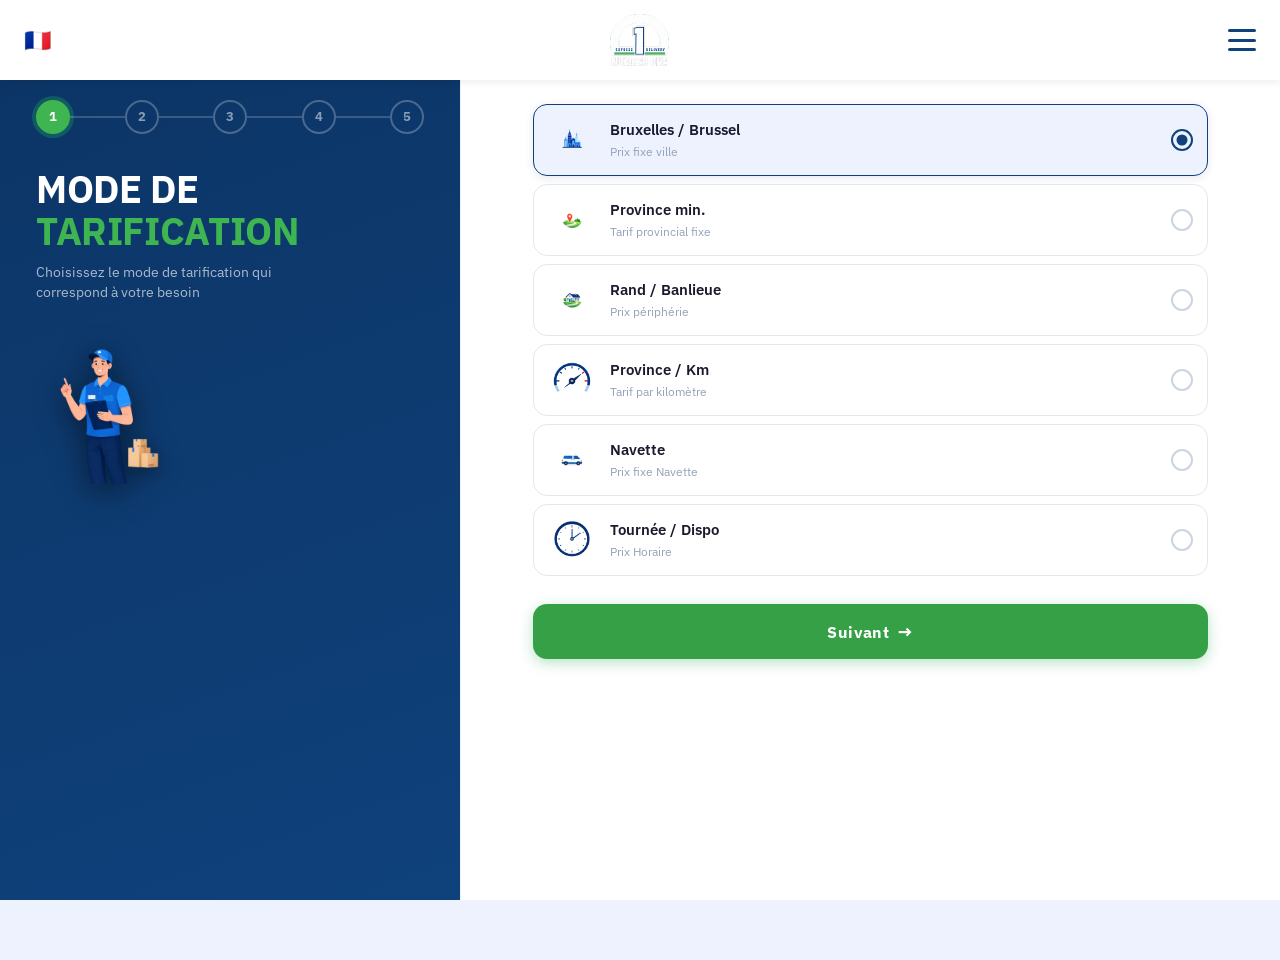
==== calc.html @ 0c2c40c7 "added calc" ====
<!DOCTYPE html>
<html lang="fr">
<head>
  <meta charset="UTF-8" />
  <meta name="viewport" content="width=device-width, initial-scale=1.0" />
  <title>Number One — Calculateur Tarifs 2021</title>
  <link rel="stylesheet" href="calc.css" />
  <link rel="preconnect" href="https://fonts.googleapis.com">
  <link href="https://fonts.googleapis.com/css2?family=IBM+Plex+Mono:wght@400;500;600&family=IBM+Plex+Sans:wght@300;400;500;600;700&display=swap" rel="stylesheet">
</head>
<body>

  <header class="app-header">
    <div class="header-flag">🇫🇷</div>
    <div class="logo">
      <img src="images/n1_logo.png" alt="Number One" class="logo-img" />
    </div>
    <button class="menu-btn" id="menuToggle">
      <span></span>
      <span></span>
      <span></span>
    </button>
  </header>

  <!-- Mobile Menu Overlay -->
  <div class="mobile-menu" id="mobileMenu">
    <div class="menu-content">
      <button class="menu-close" id="menuClose">
        <svg width="24" height="24" viewBox="0 0 24 24" fill="none">
          <path d="M18 6L6 18M6 6L18 18" stroke="#0F417B" stroke-width="2" stroke-linecap="round"/>
        </svg>
      </button>
      <nav class="menu-nav">
        <a href="mobile.html#hero" class="menu-item active">ACCUEIL</a>
        <a href="mobile.html#fleet" class="menu-item">VÉHICULES</a>
        <a href="mobile.html#services" class="menu-item">NOS SERVICES</a>
        <a href="mobile.html#about" class="menu-item">QUI SOMMES-NOUS ?</a>
        <a href="#" class="menu-item menu-item-outlined">ACCÈS CLIENT</a>
        <a href="#" class="menu-item">NEWS</a>
      </nav>
      <a href="tel:+3224276004" class="menu-call-btn">APPELER</a>
    </div>
  </div>

  <div class="app">

    <!-- HERO (updated by JS per step) -->
    <div class="hero" id="hero">
      <div class="step-progress" id="step-progress"></div>
      <div class="hero-body">
        <div class="hero-text">
          <h1 class="hero-title" id="hero-title"></h1>
          <p class="hero-subtitle" id="hero-subtitle"></p>
        </div>
        <div class="hero-emoji" id="hero-emoji"></div>
      </div>
    </div>

    <!-- CONTENT CARD -->
    <div class="content-card">

      <!-- ======== STEP 1: Mode de tarification ======== -->
      <div class="step-content" id="step-1">
        <div class="mode-list">

          <label class="mode-card">
            <input type="radio" name="pricingMode" value="bxl" checked />
            <img class="mode-emoji" src="images/calc/icon_brux.png" alt="Bruxelles" />
            <div class="mode-info">
              <strong>Bruxelles / Brussel</strong>
              <small>Prix fixe ville</small>
            </div>
            <span class="radio-circle"></span>
          </label>

          <label class="mode-card">
            <input type="radio" name="pricingMode" value="prov_min" />
            <img class="mode-emoji" src="images/calc/icon_prov_min.png" alt="Province min." />
            <div class="mode-info">
              <strong>Province min.</strong>
              <small>Tarif provincial fixe</small>
            </div>
            <span class="radio-circle"></span>
          </label>

          <label class="mode-card">
            <input type="radio" name="pricingMode" value="rand" />
            <img class="mode-emoji" src="images/calc/icon_rand.png" alt="Rand" />
            <div class="mode-info">
              <strong>Rand / Banlieue</strong>
              <small>Prix périphérie</small>
            </div>
            <span class="radio-circle"></span>
          </label>

          <label class="mode-card">
            <input type="radio" name="pricingMode" value="prov_km" />
            <img class="mode-emoji" src="images/calc/icon_prov_km.png" alt="Province km" />
            <div class="mode-info">
              <strong>Province / Km</strong>
              <small>Tarif par kilomètre</small>
            </div>
            <span class="radio-circle"></span>
          </label>

          <label class="mode-card">
            <input type="radio" name="pricingMode" value="navette" />
            <img class="mode-emoji" src="images/calc/icon_car.png" alt="Navette" />
            <div class="mode-info">
              <strong>Navette</strong>
              <small>Prix fixe Navette</small>
            </div>
            <span class="radio-circle"></span>
          </label>

          <label class="mode-card">
            <input type="radio" name="pricingMode" value="dispo" />
            <img class="mode-emoji" src="images/calc/icon_tourne.png" alt="Tournée" />
            <div class="mode-info">
              <strong>Tournée / Dispo</strong>
              <small>Prix Horaire</small>
            </div>
            <span class="radio-circle"></span>
          </label>

        </div>

        <div class="cond-block" id="block-prov-km">
          <label class="field-label">Distance (km)
            <input type="number" id="provKmDistance" class="field-input" min="0" value="50" placeholder="km" />
          </label>
        </div>

        <div class="cond-block" id="block-navette">
          <label class="field-label">Zone navette
            <select id="navetteZone" class="field-select">
              <option value="bxl">Bxl / Brussel — €6.65</option>
              <option value="rand">Banl. / Rand — €7.76</option>
              <option value="brabant">Brabant — €12.20</option>
              <option value="prov">Prov. — €15.25</option>
              <option value="prov_lux">Prov. Lux. — €24.40</option>
              <option value="export">Export (sur demande)</option>
            </select>
          </label>
        </div>

        <div class="cond-block" id="block-dispo">
          <div class="two-col">
            <label class="field-label">Durée
              <select id="dispoDuration" class="field-select">
                <option value="under6">Moins de 6h</option>
                <option value="over6">6h ou plus</option>
              </select>
            </label>
            <label class="field-label">Heures
              <input type="number" id="dispoHours" class="field-input" min="0.5" step="0.5" value="4" />
            </label>
          </div>
          <label class="field-label" style="margin-top:10px;">Km supplémentaires
            <input type="number" id="dispoExtraKm" class="field-input" min="0" value="0" />
          </label>
        </div>

        <div class="step-nav">
          <button class="btn-next" onclick="goToStep(2)">Suivant <span>→</span></button>
        </div>
      </div>

      <!-- ======== STEP 2: Caractéristiques du chargement ======== -->
      <div class="step-content" id="step-2" style="display:none;">

        <div class="field-card">
          <img class="field-card-icon" src="images/calc/i_pal.png" alt="Palettes" />
          <label class="field-label">PALETTES (PAL)
            <input type="number" id="reqPallets" class="field-input" min="0" value="2" />
          </label>
        </div>

        <div class="field-card">
          <img class="field-card-icon" src="images/calc/i_poids.png" alt="Poids" />
          <label class="field-label">POIDS / GEWICHT (Kg)
            <input type="number" id="reqWeight" class="field-input" min="0" value="300" />
          </label>
        </div>

        <div class="dims-card">
          <div class="dims-grid">
            <div class="dim-item">
              <img class="dim-icon" src="images/calc/i_hauteur.png" alt="Hauteur" />
              <label class="field-label">HAUTEUR / HOOGTE
                <div class="input-unit-row">
                  <input type="number" id="reqHeight" class="field-input" min="0" step="0.01" value="1.2" />
                  <select id="reqHeightUnit" class="unit-sel">
                    <option value="m">m</option>
                    <option value="cm">cm</option>
                  </select>
                </div>
              </label>
            </div>
            <div class="dim-item">
              <img class="dim-icon" src="images/calc/i_longeur.png" alt="Longueur" />
              <label class="field-label">LONGUEUR / LENGTE
                <div class="input-unit-row">
                  <input type="number" id="reqLength" class="field-input" min="0" step="0.01" value="2.0" />
                  <select id="reqLengthUnit" class="unit-sel">
                    <option value="m">m</option>
                    <option value="cm">cm</option>
                  </select>
                </div>
              </label>
            </div>
            <div class="dim-item">
              <img class="dim-icon" src="images/calc/i_largeur.png" alt="Largeur" />
              <label class="field-label">LARGEUR / BREEDTE
                <div class="input-unit-row">
                  <input type="number" id="reqWidth" class="field-input" min="0" step="0.01" value="1.1" />
                  <select id="reqWidthUnit" class="unit-sel">
                    <option value="m">m</option>
                    <option value="cm">cm</option>
                  </select>
                </div>
              </label>
            </div>
          </div>
        </div>

        <div class="field-card">
          <img class="field-card-icon" src="images/calc/i_volume.png" alt="Volume" />
          <label class="field-label">VOLUME (M³) <span class="optional">(optionnel)</span>
            <input type="number" id="reqVolume" class="field-input" min="0" step="0.1" value="0" placeholder="0.0" />
          </label>
        </div>

        <label class="toggle-card">
          <img class="toggle-icon" src="images/calc/i_frigo.png" alt="Frigo" />
          <span class="toggle-label">Transport frigorifique</span>
          <input type="checkbox" id="reqRefrigerated" class="toggle-input" />
          <span class="toggle-track"></span>
        </label>

        <div class="cond-block" id="block-temp">
          <label class="field-label">Plage de température
            <select id="reqTempRange" class="field-select">
              <option value="minus12_0">-12°C / 0°C</option>
              <option value="0_minus20">0°C / -20°C</option>
            </select>
          </label>
        </div>

        <label class="toggle-card">
          <img class="toggle-icon" src="images/calc/i_hayon.png" alt="Hayon" />
          <span class="toggle-label">Hayon / Laadklep requis</span>
          <input type="checkbox" id="reqTailLift" class="toggle-input" />
          <span class="toggle-track"></span>
        </label>

        <div class="step-nav">
          <button class="btn-next" onclick="goToStep(3)">Suivant <span>→</span></button>
          <button class="btn-back" onclick="goToStep(1)">← Retour</button>
        </div>
      </div>

      <!-- ======== STEP 3: Sélection du véhicule ======== -->
      <div class="step-content" id="step-3" style="display:none;">

        <div id="recommended-card" class="recommended-card"></div>

        <h3 class="vehicles-heading">CHOISISSEZ LE VÉHICULE ADAPTÉ À VOTRE BESOIN</h3>

        <div id="vehicle-grid" class="vehicle-grid"></div>

        <div class="override-section">
          <label class="check-label">
            <input type="checkbox" id="vehicleOverride" />
            <span>Sélection manuelle (override)</span>
          </label>
          <div class="cond-block" id="block-vehicle-override">
            <select id="vehicleSelect" class="field-select"></select>
          </div>
        </div>

        <div class="debug-panel">
          <div class="debug-header" id="debug-toggle">▶ Détails de sélection (afficher/masquer)</div>
          <div class="debug-body" id="debug-body" style="display:none;"></div>
        </div>

        <div class="step-nav">
          <button class="btn-next" onclick="goToStep(4)">Suivant <span>→</span></button>
          <button class="btn-back" onclick="goToStep(2)">← Retour</button>
        </div>
      </div>

      <!-- ======== STEP 4: Suppléments opérationnels ======== -->
      <div class="step-content" id="step-4" style="display:none;">

        <div class="field-card">
          <img class="field-card-icon" src="images/calc/i_temps.png" alt="Temps" />
          <label class="field-label">TEMPS D'ATTENTE TOTAL (MIN)
            <input type="number" id="waitingMinutes" class="field-input" min="0" value="0" />
            <small class="helper" id="waitingHelper">Temps inclus: — min</small>
          </label>
        </div>

        <div class="two-col-cards">
          <div class="field-card">
            <img class="field-card-icon" src="images/calc/i_arrets.png" alt="Arrêts" />
            <label class="field-label">EXTRA ARRÊT BRUXELLES
              <input type="number" id="extraStopsBxl" class="field-input" min="0" value="0" />
            </label>
          </div>
          <div class="field-card">
            <img class="field-card-icon" src="images/calc/i_arrets.png" alt="Arrêts" />
            <label class="field-label">EXTRA ARRÊT AUTRES
              <input type="number" id="extraStopsOther" class="field-input" min="0" value="0" />
            </label>
          </div>
        </div>

        <label class="toggle-card">
          <img class="toggle-icon" src="images/calc/i_nuit.png" alt="Nuit" />
          <div class="toggle-label-group">
            <span class="toggle-label">Supplément nuit</span>
            <small>(€67.22)</small>
          </div>
          <input type="checkbox" id="suppNight" class="toggle-input" />
          <span class="toggle-track"></span>
        </label>

        <label class="toggle-card">
          <img class="toggle-icon" src="images/calc/i_nuit_frigo.png" alt="Nuit frigo" />
          <div class="toggle-label-group">
            <span class="toggle-label">Nuit frigo -12/0°C</span>
            <small>(€79.44)</small>
          </div>
          <input type="checkbox" id="suppNightFrigo12" class="toggle-input" />
          <span class="toggle-track"></span>
        </label>

        <label class="toggle-card">
          <img class="toggle-icon" src="images/calc/i_nuit_frigo.png" alt="Nuit frigo" />
          <div class="toggle-label-group">
            <span class="toggle-label">Nuit frigo 0/-20°C</span>
            <small>(€91.67)</small>
          </div>
          <input type="checkbox" id="suppNightFrigo20" class="toggle-input" />
          <span class="toggle-track"></span>
        </label>

        <div class="two-col-cards">
          <div class="field-card">
            <img class="field-card-icon" src="images/calc/i_convoyeur.png" alt="Convoyeur" />
            <label class="field-label">CONVOYEUR (HEURES)
              <input type="number" id="convoyeurHours" class="field-input" min="0" step="0.5" value="0" />
              <small class="helper">€31.27 / heure</small>
            </label>
          </div>
          <div class="field-card">
            <img class="field-card-icon" src="images/calc/i_2chauf.png" alt="2e Chauffeur" />
            <label class="field-label">2e CHAUFFEUR (HEURES)
              <input type="number" id="chauffeurHours" class="field-input" min="0" step="0.5" value="0" />
              <small class="helper">€36.66 / heure</small>
            </label>
          </div>
        </div>

        <div class="step-nav">
          <button class="btn-next" onclick="goToStep(5)">Suivant <span>→</span></button>
          <button class="btn-back" onclick="goToStep(3)">← Retour</button>
        </div>
      </div>

      <!-- ======== STEP 5: Carburant & TVA ======== -->
      <div class="step-content" id="step-5" style="display:none;">

        <label class="toggle-card">
          <span class="toggle-icon">⛽</span>
          <div class="toggle-label-group">
            <span class="toggle-label">Appliquer surcharge carburant</span>
            <small>Ajoutez la surcharge carburant au devis</small>
          </div>
          <input type="checkbox" id="fuelEnabled" class="toggle-input" />
          <span class="toggle-track"></span>
        </label>

        <div class="cond-block" id="block-fuel">
          <label class="field-label">% Surcharge carburant
            <input type="number" id="fuelPct" class="field-input" min="0" max="100" step="0.01" value="7.75" />
            <small class="helper warning-text">⚠ Valeur variable — à vérifier mensuellement. Exemple nov. 2020: 7.75%</small>
          </label>
        </div>

        <label class="toggle-card" style="margin-top:12px;">
          <span class="toggle-icon">🧾</span>
          <div class="toggle-label-group">
            <span class="toggle-label">Affichez prix TTC (TVA 21%)</span>
            <small>Ajoutez la TVA au devis</small>
          </div>
          <input type="checkbox" id="showVAT" class="toggle-input" />
          <span class="toggle-track"></span>
        </label>

        <div class="step-nav">
          <button class="btn-next btn-calculate" onclick="goToSummary()">RÉSUMER <span>→</span></button>
          <button class="btn-back" onclick="goToStep(4)">← Retour</button>
        </div>
      </div>

      <!-- ======== SUMMARY ======== -->
      <div class="step-content" id="step-summary" style="display:none;">

        <div id="result-warning-banner" class="warning-banner" style="display:none;"></div>

        <div class="result-vehicle-header" id="result-vehicle-card">
          <span class="result-v-icon">🚛</span>
          <div>
            <div class="result-v-name" id="result-vehicle-name">—</div>
            <div class="result-v-reason" id="result-vehicle-reason">—</div>
          </div>
        </div>

        <div class="breakdown-table" id="breakdown-table"></div>
        <div class="totals-block" id="totals-block"></div>

        <p class="disclaimer-note">
          Ce calculateur est basé sur le tarif 2021. Le prix final reste soumis à vérification commerciale. Tous les prix sont hors TVA (21%).
        </p>

        <div class="result-actions">
          <button class="btn-action" id="btnPrint">🖨️ Imprimer</button>
          <button class="btn-action" id="btnCopy">📋 Copier</button>
        </div>

        <div class="step-nav">
          <button class="btn-next" onclick="resetAll()">↺ Nouveau calcul</button>
          <button class="btn-back" onclick="goToStep(5)">← Modifier</button>
        </div>
      </div>

    </div><!-- end content-card -->
  </div><!-- end app -->

  <script src="calc.js"></script>
  <script>
    var menuToggle = document.getElementById('menuToggle');
    var menuClose  = document.getElementById('menuClose');
    var mobileMenu = document.getElementById('mobileMenu');
    var menuItems  = document.querySelectorAll('.menu-item');

    menuToggle.addEventListener('click', function () {
      mobileMenu.classList.add('active');
      document.body.style.overflow = 'hidden';
    });

    menuClose.addEventListener('click', function () {
      mobileMenu.classList.remove('active');
      document.body.style.overflow = '';
    });

    menuItems.forEach(function (item) {
      item.addEventListener('click', function () {
        mobileMenu.classList.remove('active');
        document.body.style.overflow = '';
      });
    });

    mobileMenu.addEventListener('click', function (e) {
      if (e.target === mobileMenu) {
        mobileMenu.classList.remove('active');
        document.body.style.overflow = '';
      }
    });
  </script>
</body>
</html>
---- calc.css ----
/* ============================================================
   NUMBER ONE DELIVERY — Calculateur Tarifs 2021
   Mobile-first multi-step form
   ============================================================ */

:root {
  --navy: #0F417B;
  --navy-dark: #0c3566;
  --navy-mid: #1a5496;
  --green: #3EB550;
  --green-dark: #35a046;
  --green-darker: #2d8c3c;
  --white: #ffffff;
  --bg: #eef2ff;
  --text: #1a1a2e;
  --text-sec: #4a5568;
  --text-muted: #94a3b8;
  --border: #e2e8f0;
  --border-mid: #cbd5e1;
  --radius: 14px;
  --radius-sm: 10px;
  --font: 'IBM Plex Sans', 'Helvetica Neue', Arial, sans-serif;
  --mono: 'IBM Plex Mono', 'Courier New', monospace;
}

*, *::before, *::after { box-sizing: border-box; margin: 0; padding: 0; }

html, body {
  height: 100%;
}

body {
  font-family: var(--font);
  background: var(--bg);
  color: var(--text);
  font-size: 14px;
  line-height: 1.5;
}

/* ================================================================
   HEADER
   ================================================================ */

.app-header {
  display: flex;
  align-items: center;
  justify-content: space-between;
  padding: 0 24px;
  background: #ffffff;
  position: sticky;
  top: 0;
  z-index: 200;
  height: 80px;
  box-shadow: 0 2px 8px rgba(0,0,0,0.08);
}

.header-flag { font-size: 22px; line-height: 1; flex-shrink: 0; }

.logo {
  flex: 1;
  display: flex;
  justify-content: center;
  align-items: center;
}

.logo-img {
  height: 52px;
  width: auto;
  object-fit: contain;
}

.menu-btn {
  background: none;
  border: none;
  width: 28px;
  height: 22px;
  display: flex;
  flex-direction: column;
  justify-content: space-between;
  cursor: pointer;
  padding: 0;
}

.menu-btn span {
  display: block;
  width: 100%;
  height: 3px;
  background: var(--navy);
  border-radius: 2px;
}

/* ================================================================
   APP LAYOUT — mobile: stacked. desktop: side-by-side
   ================================================================ */

.app {
  display: flex;
  flex-direction: column;
  min-height: calc(100vh - 80px);
}

/* ================================================================
   HERO SECTION
   ================================================================ */

.hero {
  background: linear-gradient(160deg, var(--navy-dark) 0%, var(--navy) 100%);
  padding: 22px 24px 52px;
  flex-shrink: 0;
}

/* Progress dots */
.step-progress {
  display: flex;
  align-items: center;
  margin-bottom: 26px;
}

.progress-dot {
  width: 34px;
  height: 34px;
  border-radius: 50%;
  display: flex;
  align-items: center;
  justify-content: center;
  font-size: 13px;
  font-weight: 700;
  flex-shrink: 0;
  transition: all 0.25s;
}

.progress-dot.done {
  background: var(--green);
  color: var(--white);
  border: 2px solid var(--green);
}

.progress-dot.active {
  background: var(--green);
  color: var(--white);
  border: 2px solid var(--green);
  box-shadow: 0 0 0 4px rgba(34,197,94,0.25);
}

.progress-dot.future {
  background: transparent;
  color: rgba(255,255,255,0.5);
  border: 2px solid rgba(255,255,255,0.25);
}

.progress-line {
  flex: 1;
  height: 2px;
  background: rgba(255,255,255,0.18);
  transition: background 0.25s;
}

.progress-line.done {
  background: var(--green);
}

/* Hero body */
.hero-body {
  display: flex;
  align-items: flex-end;
  justify-content: space-between;
  gap: 12px;
}

.hero-title {
  font-size: 30px;
  font-weight: 800;
  color: var(--white);
  line-height: 1.1;
  margin-bottom: 10px;
  letter-spacing: -0.01em;
}

.hero-accent {
  color: var(--green);
  display: block;
}

.hero-subtitle {
  font-size: 13px;
  color: rgba(255,255,255,0.65);
  line-height: 1.45;
  max-width: 220px;
}

.hero-emoji {
  font-size: 72px;
  flex-shrink: 0;
  line-height: 1;
  filter: drop-shadow(0 6px 12px rgba(0,0,0,0.25));
  user-select: none;
}

.hero-images {
  position: relative;
  display: flex;
  align-items: flex-end;
  flex-shrink: 0;
}

.hero-guy {
  height: 150px;
  object-fit: contain;
  display: block;
  filter: drop-shadow(0 6px 16px rgba(0,0,0,0.3));
}

.hero-box {
  height: 70px;
  object-fit: contain;
  display: block;
  margin-left: -18px;
  align-self: flex-end;
  filter: drop-shadow(0 4px 10px rgba(0,0,0,0.25));
}

/* ================================================================
   CONTENT CARD
   ================================================================ */

.content-card {
  background: var(--white);
  border-radius: 24px 24px 0 0;
  margin-top: -28px;
  flex: 1;
  padding: 28px 20px 40px;
  position: relative;
  box-shadow: 0 -6px 24px rgba(0,0,0,0.1);
}

/* ================================================================
   MODE CARDS — Step 1
   ================================================================ */

.mode-list {
  display: flex;
  flex-direction: column;
  gap: 8px;
  margin-bottom: 8px;
}

.mode-card {
  display: flex;
  align-items: center;
  gap: 14px;
  padding: 10px 14px;
  height: 72px;
  overflow: hidden;
  border: 1.5px solid var(--border);
  border-radius: 14px;
  cursor: pointer;
  transition: border-color 0.15s, background 0.15s, box-shadow 0.15s;
  background: var(--white);
  user-select: none;
}

.mode-card input[type="radio"] { display: none; }

.mode-card:has(input:checked) {
  border-color: var(--navy);
  background: #eef2ff;
  box-shadow: 0 2px 10px rgba(13,34,85,0.1);
}

.mode-card:hover:not(:has(input:checked)) {
  border-color: var(--navy-mid);
  background: #f8faff;
}

.mode-emoji {
  flex-shrink: 0;
  width: 48px;
  height: 48px;
  object-fit: contain;
}

.mode-emoji[src="images/icon_brux.png"],
.mode-emoji[src="images/icon_prov_min.png"],
.mode-emoji[src="images/icon_rand.png"],
.mode-emoji[src="images/icon_car.png"] {
  width: 64px;
  height: 64px;
}

.mode-info { flex: 1; }

.mode-info strong {
  display: block;
  font-size: 15px;
  font-weight: 600;
  color: var(--text);
}

.mode-info small {
  display: block;
  font-size: 12px;
  color: var(--text-muted);
  margin-top: 2px;
}

.radio-circle {
  width: 22px;
  height: 22px;
  border: 2px solid var(--border-mid);
  border-radius: 50%;
  flex-shrink: 0;
  position: relative;
  transition: border-color 0.15s;
}

.mode-card:has(input:checked) .radio-circle {
  border-color: var(--navy);
}

.mode-card:has(input:checked) .radio-circle::after {
  content: '';
  position: absolute;
  width: 11px;
  height: 11px;
  background: var(--navy);
  border-radius: 50%;
  top: 50%;
  left: 50%;
  transform: translate(-50%, -50%);
}

/* ================================================================
   CONDITIONAL BLOCKS
   ================================================================ */

.cond-block {
  display: none;
  margin: 10px 0 4px;
  padding: 16px;
  background: #f0f4ff;
  border: 1px solid #c7d4f0;
  border-radius: var(--radius-sm);
}

.cond-block.visible { display: block; }

/* ================================================================
   FIELD INPUTS
   ================================================================ */

.field-label {
  display: block;
  font-size: 11px;
  font-weight: 700;
  color: var(--text-sec);
  text-transform: uppercase;
  letter-spacing: 0.06em;
}

.optional {
  font-weight: 400;
  text-transform: none;
  color: var(--text-muted);
  font-size: 10px;
  letter-spacing: 0;
}

.field-input,
.field-select {
  width: 100%;
  padding: 10px 12px;
  border: 1.5px solid var(--border);
  border-radius: var(--radius-sm);
  font-family: var(--mono);
  font-size: 14px;
  background: var(--white);
  color: var(--text);
  outline: none;
  margin-top: 6px;
  transition: border-color 0.15s, box-shadow 0.15s;
  display: block;
  -webkit-appearance: none;
}

.field-input:focus,
.field-select:focus {
  border-color: var(--navy);
  box-shadow: 0 0 0 3px rgba(13,34,85,0.08);
}

/* ================================================================
   FIELD CARDS
   ================================================================ */

.field-card {
  display: flex;
  align-items: flex-start;
  gap: 12px;
  padding: 16px;
  border: 1.5px solid var(--border);
  border-radius: var(--radius);
  margin-bottom: 12px;
  background: var(--white);
}

.field-card-icon {
  width: 32px;
  height: 32px;
  object-fit: contain;
  margin-top: 14px;
  flex-shrink: 0;
}

.field-card .field-label { flex: 1; }

/* ================================================================
   DIMENSIONS CARD
   ================================================================ */

.dims-card {
  border: 1.5px solid var(--border);
  border-radius: var(--radius);
  padding: 16px;
  margin-bottom: 12px;
}

.dims-grid {
  display: grid;
  grid-template-columns: repeat(3, 1fr);
  gap: 12px;
}

.dim-item {
  display: flex;
  flex-direction: column;
  align-items: center;
  gap: 4px;
}

.dim-icon {
  width: 28px;
  height: 28px;
  object-fit: contain;
  margin-bottom: 2px;
}

.dim-item .field-label {
  text-align: center;
  font-size: 9px;
  width: 100%;
}

.input-unit-row {
  display: flex;
  gap: 4px;
  margin-top: 6px;
  width: 100%;
}

.input-unit-row .field-input {
  flex: 1;
  min-width: 0;
  margin-top: 0;
  padding: 8px 6px;
  font-size: 12px;
  text-align: center;
}

.unit-sel {
  width: 44px;
  padding: 8px 2px;
  border: 1.5px solid var(--border);
  border-radius: var(--radius-sm);
  font-family: var(--mono);
  font-size: 11px;
  background: #f8f9fa;
  color: var(--text-sec);
  cursor: pointer;
  outline: none;
  text-align: center;
}

/* ================================================================
   TOGGLE CARDS
   ================================================================ */

.toggle-card {
  display: flex;
  align-items: center;
  gap: 12px;
  padding: 14px 16px;
  border: 1.5px solid var(--border);
  border-radius: var(--radius);
  cursor: pointer;
  margin-bottom: 10px;
  background: var(--white);
  transition: border-color 0.15s;
  user-select: none;
}

.toggle-card:hover { border-color: var(--border-mid); }

.toggle-icon { width: 32px; height: 32px; object-fit: contain; flex-shrink: 0; }

.toggle-label {
  font-size: 14px;
  font-weight: 500;
  color: var(--text);
  flex: 1;
}

.toggle-label-group {
  flex: 1;
}

.toggle-label-group .toggle-label {
  display: block;
  flex: none;
}

.toggle-label-group small {
  color: var(--text-muted);
  font-size: 12px;
  display: block;
  margin-top: 1px;
}

.toggle-input { display: none; }

.toggle-track {
  width: 48px;
  height: 28px;
  background: #cbd5e1;
  border-radius: 14px;
  position: relative;
  flex-shrink: 0;
  transition: background 0.2s;
}

.toggle-track::after {
  content: '';
  position: absolute;
  width: 22px;
  height: 22px;
  background: var(--white);
  border-radius: 50%;
  top: 3px;
  left: 3px;
  transition: transform 0.2s;
  box-shadow: 0 1px 4px rgba(0,0,0,0.2);
}

.toggle-input:checked + .toggle-track {
  background: var(--green);
}

.toggle-input:checked + .toggle-track::after {
  transform: translateX(20px);
}

/* ================================================================
   TWO COLUMN LAYOUTS
   ================================================================ */

.two-col {
  display: grid;
  grid-template-columns: 1fr 1fr;
  gap: 12px;
}

.two-col-cards {
  display: grid;
  grid-template-columns: 1fr 1fr;
  gap: 10px;
  margin-bottom: 10px;
}

.two-col-cards .field-card {
  flex-direction: column;
  gap: 6px;
  padding: 14px 12px;
  margin-bottom: 0;
}

.two-col-cards .field-card-icon {
  margin-top: 0;
  width: 28px;
  height: 28px;
}

/* ================================================================
   VEHICLE GRID — Step 3
   ================================================================ */

.recommended-card {
  border: 2.5px solid var(--green);
  border-radius: var(--radius);
  padding: 20px 16px 16px;
  margin-bottom: 24px;
  background: linear-gradient(135deg, #f0fdf4 0%, #dcfce7 100%);
  position: relative;
  text-align: center;
  min-height: 80px;
}

.recommended-badge {
  position: absolute;
  top: -13px;
  left: 50%;
  transform: translateX(-50%);
  background: var(--green);
  color: var(--white);
  font-size: 11px;
  font-weight: 700;
  padding: 3px 14px;
  border-radius: 20px;
  white-space: nowrap;
  letter-spacing: 0.04em;
}

.recommended-emoji {
  font-size: 52px;
  display: block;
  margin-bottom: 8px;
  line-height: 1;
}

.recommended-vehicle-name {
  font-size: 15px;
  font-weight: 700;
  color: var(--text);
}

.recommended-compat {
  font-size: 11px;
  color: var(--green-dark);
  margin-top: 4px;
}

.recommended-none {
  color: #dc2626;
  font-weight: 600;
  font-size: 14px;
  padding: 12px 0;
}

.vehicles-heading {
  font-size: 12px;
  font-weight: 700;
  color: var(--navy);
  text-align: center;
  margin-bottom: 14px;
  letter-spacing: 0.06em;
  text-transform: uppercase;
}

.vehicle-grid {
  display: grid;
  grid-template-columns: 1fr 1fr;
  gap: 10px;
  margin-bottom: 16px;
}

.vehicle-card {
  border: 1.5px solid var(--border);
  border-radius: var(--radius-sm);
  padding: 14px 10px;
  cursor: pointer;
  transition: border-color 0.15s, background 0.15s, box-shadow 0.15s;
  background: var(--white);
  text-align: center;
  position: relative;
}

.vehicle-card:hover {
  border-color: var(--navy-mid);
  background: #f8faff;
  box-shadow: 0 2px 8px rgba(13,34,85,0.08);
}

.vehicle-card.selected {
  border-color: var(--navy);
  background: #f0f4ff;
  box-shadow: 0 2px 10px rgba(13,34,85,0.12);
}

.vehicle-card.incompatible {
  opacity: 0.35;
  cursor: default;
}

.vehicle-card.incompatible:hover {
  border-color: var(--border);
  background: var(--white);
  box-shadow: none;
}

.vehicle-card-emoji {
  font-size: 34px;
  display: block;
  margin-bottom: 8px;
  line-height: 1;
}

.vehicle-card-name {
  font-size: 11px;
  font-weight: 700;
  color: var(--navy);
  display: block;
  margin-bottom: 3px;
  line-height: 1.3;
}

.vehicle-card-desc {
  font-size: 10px;
  color: var(--text-muted);
  display: block;
  font-family: var(--mono);
}

.vehicle-card.best-match::after {
  content: '★';
  position: absolute;
  top: 6px;
  right: 8px;
  color: var(--green);
  font-size: 12px;
}

/* ================================================================
   OVERRIDE SECTION
   ================================================================ */

.override-section { margin-bottom: 12px; }

.check-label {
  display: flex;
  align-items: center;
  gap: 8px;
  font-size: 13px;
  font-weight: 500;
  cursor: pointer;
  padding: 8px 0;
  color: var(--text-sec);
}

.check-label input[type="checkbox"] {
  width: 16px;
  height: 16px;
  accent-color: var(--navy);
  cursor: pointer;
}

/* ================================================================
   DEBUG PANEL
   ================================================================ */

.debug-panel {
  border: 1px solid var(--border);
  border-radius: var(--radius-sm);
  overflow: hidden;
  margin-bottom: 16px;
}

.debug-header {
  background: #f8fafc;
  padding: 9px 14px;
  font-family: var(--mono);
  font-size: 11px;
  cursor: pointer;
  color: var(--text-muted);
  user-select: none;
}

.debug-header:hover { background: var(--border); }

.debug-body {
  padding: 12px;
  font-family: var(--mono);
  font-size: 11px;
  line-height: 1.7;
  max-height: 280px;
  overflow-y: auto;
}

.debug-vehicle {
  padding: 5px 0;
  border-bottom: 1px dashed var(--border);
}

.debug-vehicle:last-child { border-bottom: none; }
.debug-vehicle-name { font-weight: 600; font-size: 11px; margin-bottom: 2px; }
.check-pass { color: #16a34a; }
.check-fail { color: #dc2626; }
.check-na { color: var(--text-muted); }

/* ================================================================
   NAVIGATION BUTTONS
   ================================================================ */

.step-nav {
  margin-top: 28px;
  display: flex;
  flex-direction: column;
  align-items: center;
  gap: 14px;
}

.btn-next {
  width: 100%;
  padding: 16px 24px;
  background: var(--green-dark);
  color: var(--white);
  border: none;
  border-radius: var(--radius);
  font-family: var(--font);
  font-size: 16px;
  font-weight: 700;
  letter-spacing: 0.03em;
  cursor: pointer;
  display: flex;
  align-items: center;
  justify-content: center;
  gap: 8px;
  transition: background 0.15s, transform 0.08s, box-shadow 0.15s;
  box-shadow: 0 4px 14px rgba(22,163,74,0.3);
}

.btn-next span { font-size: 18px; }
.btn-next:hover { background: var(--green-darker); box-shadow: 0 6px 18px rgba(22,163,74,0.4); }
.btn-next:active { transform: scale(0.98); }

.btn-calculate {
  background: var(--navy);
  box-shadow: 0 4px 14px rgba(13,34,85,0.3);
  letter-spacing: 0.08em;
}

.btn-calculate:hover {
  background: var(--navy-dark);
  box-shadow: 0 6px 18px rgba(13,34,85,0.4);
}

.btn-back {
  background: none;
  border: none;
  color: var(--text-sec);
  font-family: var(--font);
  font-size: 14px;
  font-weight: 500;
  cursor: pointer;
  padding: 4px 12px;
  border-radius: 8px;
  transition: color 0.15s, background 0.15s;
}

.btn-back:hover {
  color: var(--text);
  background: var(--bg);
}

/* ================================================================
   HELPER TEXT
   ================================================================ */

.helper {
  display: block;
  font-size: 11px;
  color: var(--text-muted);
  margin-top: 5px;
  font-family: var(--mono);
}

.warning-text { color: #b45309 !important; }

/* ================================================================
   RESULT / SUMMARY PAGE
   ================================================================ */

.warning-banner {
  background: #fff7ed;
  border: 1px solid #fdba74;
  border-radius: var(--radius-sm);
  padding: 10px 14px;
  font-size: 12px;
  color: #b45309;
  margin-bottom: 16px;
  font-weight: 500;
}

.result-vehicle-header {
  display: flex;
  align-items: center;
  gap: 14px;
  padding: 18px 20px;
  background: linear-gradient(135deg, var(--navy) 0%, var(--navy-mid) 100%);
  color: var(--white);
  border-radius: var(--radius);
  margin-bottom: 20px;
}

.result-v-icon { font-size: 36px; flex-shrink: 0; }

.result-v-name {
  font-size: 16px;
  font-weight: 700;
  line-height: 1.3;
}

.result-v-reason {
  font-size: 11px;
  opacity: 0.7;
  margin-top: 3px;
  font-family: var(--mono);
}

/* Breakdown */
.breakdown-table { margin-bottom: 16px; }

.breakdown-section-title {
  font-family: var(--mono);
  font-size: 10px;
  font-weight: 600;
  letter-spacing: 0.12em;
  text-transform: uppercase;
  color: var(--text-muted);
  margin: 14px 0 6px;
  padding-bottom: 5px;
  border-bottom: 1px solid var(--border);
}

.breakdown-row {
  display: flex;
  justify-content: space-between;
  align-items: baseline;
  padding: 6px 0;
  font-size: 13px;
  border-bottom: 1px dotted var(--border);
}

.breakdown-row:last-child { border-bottom: none; }

.breakdown-label {
  color: var(--text-sec);
  flex: 1;
  padding-right: 8px;
}

.breakdown-value {
  font-family: var(--mono);
  font-size: 13px;
  font-weight: 600;
  white-space: nowrap;
  color: var(--text);
}

.breakdown-value.zero { color: var(--text-muted); font-weight: 400; }
.breakdown-value.info { color: var(--text-muted); font-size: 11px; font-weight: 400; }

.breakdown-note {
  font-size: 11px;
  color: #b45309;
  font-family: var(--mono);
  padding: 3px 0;
}

/* Totals */
.totals-block {
  border: 1.5px solid var(--border-mid);
  border-radius: var(--radius-sm);
  overflow: hidden;
  margin-bottom: 16px;
}

.total-row {
  display: flex;
  justify-content: space-between;
  align-items: center;
  padding: 11px 16px;
  border-bottom: 1px solid var(--border);
  font-size: 13px;
}

.total-row:last-child { border-bottom: none; }
.total-row.subtotal { background: #f8fafc; }
.total-row.vat-row { background: var(--white); color: var(--text-sec); font-size: 12px; }

.total-row.grand-total {
  background: linear-gradient(135deg, var(--navy) 0%, var(--navy-mid) 100%);
  color: var(--white);
  font-size: 15px;
  font-weight: 700;
}

.total-label { font-weight: 600; }

.total-value {
  font-family: var(--mono);
  font-weight: 700;
  font-size: 15px;
}

.grand-total .total-value { font-size: 19px; }
.vat-row .total-value { font-size: 13px; font-weight: 600; }

.manual-quote-card {
  margin: 16px 0;
  padding: 14px;
  background: #fff7ed;
  border: 1.5px solid #fdba74;
  border-radius: var(--radius-sm);
  font-size: 13px;
  color: #b45309;
}

.manual-quote-card strong { display: block; margin-bottom: 4px; font-size: 14px; }

.disclaimer-note {
  font-size: 10px;
  color: var(--text-muted);
  font-family: var(--mono);
  margin-bottom: 16px;
  line-height: 1.6;
  border-top: 1px dashed var(--border);
  padding-top: 12px;
}

.result-actions {
  display: flex;
  gap: 10px;
  margin-bottom: 4px;
}

.btn-action {
  flex: 1;
  padding: 11px;
  border: 1.5px solid var(--navy);
  border-radius: var(--radius-sm);
  background: transparent;
  color: var(--navy);
  font-family: var(--font);
  font-size: 13px;
  font-weight: 600;
  cursor: pointer;
  transition: background 0.15s, box-shadow 0.15s;
}

.btn-action:hover {
  background: #f0f4ff;
  box-shadow: 0 2px 8px rgba(13,34,85,0.1);
}

/* ================================================================
   TABLET (640px+) — centered card
   ================================================================ */

@media (min-width: 640px) {
  .hero {
    padding: 30px 48px 60px;
  }

  .hero-title { font-size: 36px; }
  .hero-emoji { font-size: 88px; }

  .content-card {
    max-width: 560px;
    margin: -30px auto 0;
    border-radius: 24px;
    box-shadow: 0 8px 40px rgba(0,0,0,0.12);
    padding: 32px 32px 44px;
  }
}

/* ================================================================
   DESKTOP (1024px+) — side-by-side split layout
   ================================================================ */

@media (min-width: 1024px) {
  body { overflow: hidden; }

  .app-header { position: fixed; width: 100%; top: 0; }

  .app {
    flex-direction: row;
    height: calc(100vh - 60px);
    margin-top: 60px;
    max-width: none;
  }

  .hero {
    width: 420px;
    flex-shrink: 0;
    padding: 40px 36px;
    border-radius: 0;
    margin: 0;
    height: 100%;
    display: flex;
    flex-direction: column;
    justify-content: flex-start;
    overflow-y: auto;
  }

  .hero-body {
    flex-direction: column;
    align-items: flex-start;
    justify-content: flex-start;
    gap: 20px;
    margin-top: 8px;
    flex: 1;
  }

  .hero-emoji {
    font-size: 108px;
    margin-top: 12px;
  }

  .hero-title { font-size: 38px; }
  .hero-subtitle { max-width: 300px; font-size: 14px; }

  .content-card {
    flex: 1;
    margin: 0;
    border-radius: 0;
    box-shadow: none;
    border-left: 1px solid rgba(0,0,0,0.06);
    padding: 40px 56px 48px;
    max-width: none;
    height: 100%;
    overflow-y: auto;
  }
}

@media (min-width: 1280px) {
  .hero { width: 460px; }
  .content-card { padding: 44px 72px 52px; }
}

/* ================================================================
   PRINT
   ================================================================ */

@media print {
  .app-header,
  .hero,
  .step-nav,
  .result-actions,
  .debug-panel { display: none !important; }

  body { overflow: visible; }
  .app { display: block; height: auto; margin-top: 0; }

  .content-card {
    padding: 0;
    box-shadow: none;
    border: none;
    max-width: 100%;
    height: auto;
  }

  #step-1, #step-2, #step-3,
  #step-4, #step-5 { display: none !important; }
  #step-summary { display: block !important; }
}

/* ── Mobile Menu Overlay (same as numberone_final) ── */
.mobile-menu {
  position: fixed;
  top: 0;
  left: 0;
  width: 100%;
  height: 100vh;
  background: rgba(0, 0, 0, 0.5);
  z-index: 2000;
  opacity: 0;
  visibility: hidden;
  transition: all 0.3s ease;
}

.mobile-menu.active {
  opacity: 1;
  visibility: visible;
}

.menu-content {
  position: absolute;
  top: 0;
  right: 0;
  width: 85%;
  max-width: 350px;
  height: 100vh;
  background: white;
  transform: translateX(100%);
  transition: transform 0.3s ease;
  display: flex;
  flex-direction: column;
  padding: 30px;
  overflow-y: auto;
}

.mobile-menu.active .menu-content {
  transform: translateX(0);
}

.menu-close {
  align-self: flex-end;
  background: none;
  border: none;
  width: 40px;
  height: 40px;
  display: flex;
  align-items: center;
  justify-content: center;
  cursor: pointer;
  margin-bottom: 30px;
}

.menu-nav {
  display: flex;
  flex-direction: column;
  gap: 0;
  flex: 1;
}

.menu-item {
  padding: 20px 25px;
  color: #666;
  font-size: 15px;
  font-weight: 600;
  text-decoration: none;
  border-radius: 12px;
  transition: all 0.3s ease;
  letter-spacing: 0.5px;
}

.menu-item.active {
  background: #0F417B;
  color: white;
}

.menu-item:not(.active):not(.menu-item-outlined):hover {
  background: #f8f9fa;
  color: #0F417B;
}

.menu-item-outlined {
  border: 2px solid #8B5CF6;
  color: #8B5CF6;
  margin: 10px 0;
}

.menu-item-outlined:hover {
  background: #8B5CF6;
  color: white;
}

.menu-call-btn {
  background: #3EB550;
  color: white;
  padding: 18px;
  border-radius: 12px;
  font-size: 16px;
  font-weight: 700;
  text-align: center;
  text-decoration: none;
  margin-top: 20px;
  transition: all 0.3s ease;
  letter-spacing: 1px;
}

.menu-call-btn:hover {
  transform: translateY(-2px);
  box-shadow: 0 4px 12px rgba(62, 181, 80, 0.3);
}
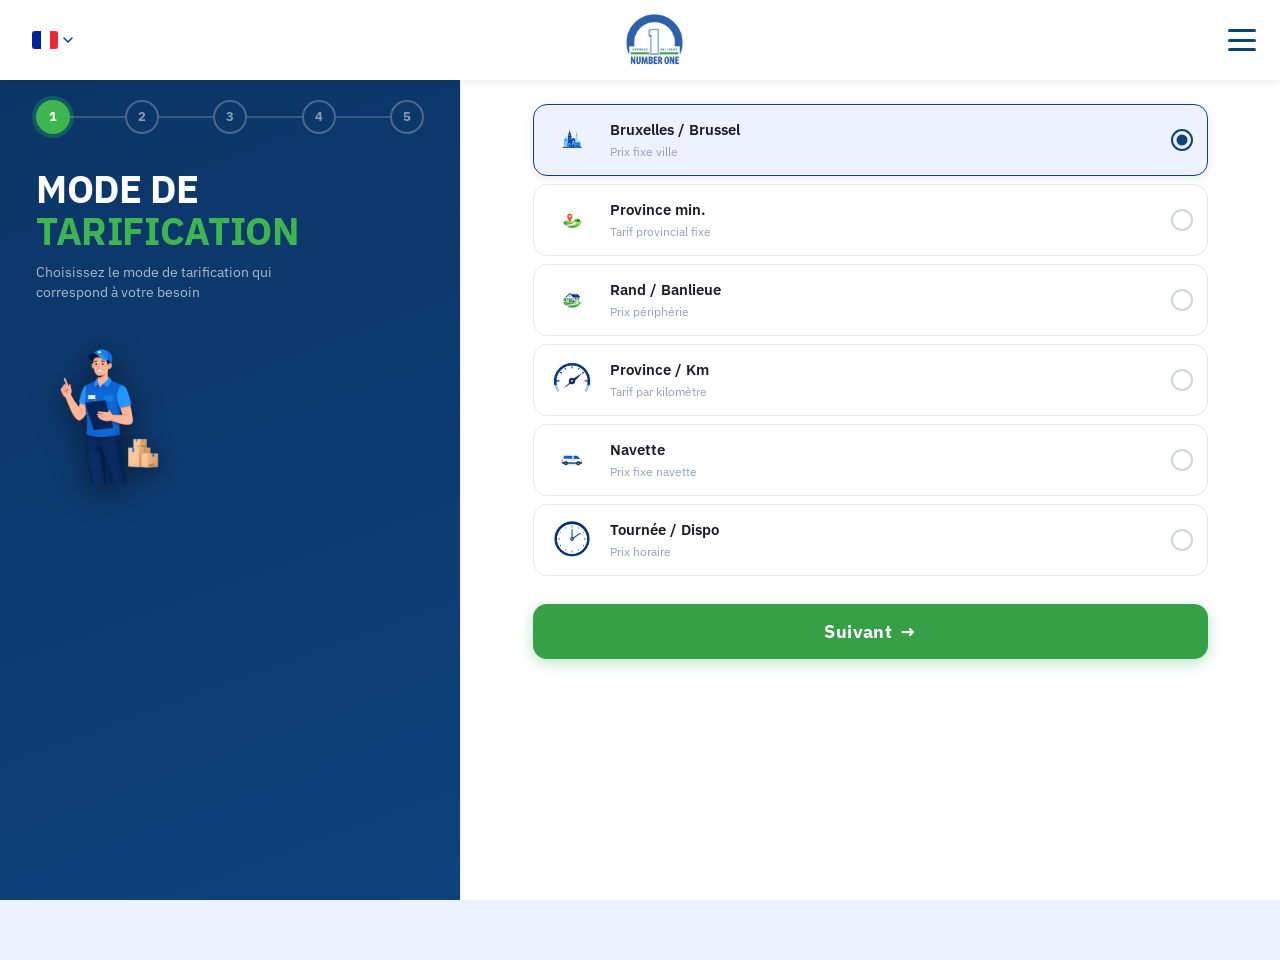
==== commit 81c47273: "updated tarifs 2026" ====
--- a/calc.html
+++ b/calc.html
@@ -3,7 +3,7 @@
 <head>
   <meta charset="UTF-8" />
   <meta name="viewport" content="width=device-width, initial-scale=1.0" />
-  <title>Number One — Calculateur Tarifs 2021</title>
+  <title>Number One — Calculateur Tarifs 2026</title>
   <link rel="stylesheet" href="calc.css" />
   <link rel="preconnect" href="https://fonts.googleapis.com">
   <link href="https://fonts.googleapis.com/css2?family=IBM+Plex+Mono:wght@400;500;600&family=IBM+Plex+Sans:wght@300;400;500;600;700&display=swap" rel="stylesheet">
@@ -11,10 +11,25 @@
 <body>
 
   <header class="app-header">
-    <div class="header-flag">🇫🇷</div>
+    <!-- Language Picker -->
+    <div class="lang-picker" id="langPicker">
+      <button class="lang-btn" id="langBtn" aria-label="Change language">
+        <img id="currentFlag" class="lang-flag" src="" alt="">
+        <svg class="lang-arrow" width="10" height="6" viewBox="0 0 10 6" fill="none">
+          <path d="M1 1L5 5L9 1" stroke="#0F417B" stroke-width="1.5" stroke-linecap="round" stroke-linejoin="round"/>
+        </svg>
+      </button>
+      <div class="lang-dropdown" id="langDropdown">
+        <button class="lang-option" data-lang="fr"><img class="lang-flag lang-flag-fr" src="" alt=""> FR</button>
+        <button class="lang-option" data-lang="nl"><img class="lang-flag lang-flag-nl" src="" alt=""> NL</button>
+        <button class="lang-option" data-lang="en"><img class="lang-flag lang-flag-en" src="" alt=""> EN</button>
+      </div>
+    </div>
+
     <div class="logo">
-      <img src="images/n1_logo.png" alt="Number One" class="logo-img" />
+      <img src="images/logo_01.png" alt="Number One" class="logo-img" />
     </div>
+
     <button class="menu-btn" id="menuToggle">
       <span></span>
       <span></span>
@@ -31,14 +46,14 @@
         </svg>
       </button>
       <nav class="menu-nav">
-        <a href="mobile.html#hero" class="menu-item active">ACCUEIL</a>
-        <a href="mobile.html#fleet" class="menu-item">VÉHICULES</a>
-        <a href="mobile.html#services" class="menu-item">NOS SERVICES</a>
-        <a href="mobile.html#about" class="menu-item">QUI SOMMES-NOUS ?</a>
-        <a href="#" class="menu-item menu-item-outlined">ACCÈS CLIENT</a>
-        <a href="#" class="menu-item">NEWS</a>
+        <a href="mobile.html#hero"     class="menu-item active"        data-i18n="menu-home">ACCUEIL</a>
+        <a href="mobile.html#fleet"    class="menu-item"               data-i18n="menu-vehicles">VÉHICULES</a>
+        <a href="mobile.html#services" class="menu-item"               data-i18n="menu-services">NOS SERVICES</a>
+        <a href="mobile.html#about"    class="menu-item"               data-i18n="menu-about">QUI SOMMES-NOUS ?</a>
+        <a href="#"                    class="menu-item menu-item-outlined" data-i18n="menu-client">ACCÈS CLIENT</a>
+        <a href="#"                    class="menu-item"               data-i18n="menu-news">NEWS</a>
       </nav>
-      <a href="tel:+3224276004" class="menu-call-btn">APPELER</a>
+      <a href="tel:+3224276004" class="menu-call-btn" data-i18n="menu-call">APPELER</a>
     </div>
   </div>
 
@@ -67,8 +82,8 @@
             <input type="radio" name="pricingMode" value="bxl" checked />
             <img class="mode-emoji" src="images/calc/icon_brux.png" alt="Bruxelles" />
             <div class="mode-info">
-              <strong>Bruxelles / Brussel</strong>
-              <small>Prix fixe ville</small>
+              <strong data-i18n="calc-mode-bxl">Bruxelles / Brussel</strong>
+              <small data-i18n="calc-mode-bxl-sub">Prix fixe ville</small>
             </div>
             <span class="radio-circle"></span>
           </label>
@@ -77,8 +92,8 @@
             <input type="radio" name="pricingMode" value="prov_min" />
             <img class="mode-emoji" src="images/calc/icon_prov_min.png" alt="Province min." />
             <div class="mode-info">
-              <strong>Province min.</strong>
-              <small>Tarif provincial fixe</small>
+              <strong data-i18n="calc-mode-prov-min">Province min.</strong>
+              <small data-i18n="calc-mode-prov-min-sub">Tarif provincial fixe</small>
             </div>
             <span class="radio-circle"></span>
           </label>
@@ -87,8 +102,8 @@
             <input type="radio" name="pricingMode" value="rand" />
             <img class="mode-emoji" src="images/calc/icon_rand.png" alt="Rand" />
             <div class="mode-info">
-              <strong>Rand / Banlieue</strong>
-              <small>Prix périphérie</small>
+              <strong data-i18n="calc-mode-rand">Rand / Banlieue</strong>
+              <small data-i18n="calc-mode-rand-sub">Prix périphérie</small>
             </div>
             <span class="radio-circle"></span>
           </label>
@@ -97,8 +112,8 @@
             <input type="radio" name="pricingMode" value="prov_km" />
             <img class="mode-emoji" src="images/calc/icon_prov_km.png" alt="Province km" />
             <div class="mode-info">
-              <strong>Province / Km</strong>
-              <small>Tarif par kilomètre</small>
+              <strong data-i18n="calc-mode-prov-km">Province / Km</strong>
+              <small data-i18n="calc-mode-prov-km-sub">Tarif par kilomètre</small>
             </div>
             <span class="radio-circle"></span>
           </label>
@@ -107,8 +122,8 @@
             <input type="radio" name="pricingMode" value="navette" />
             <img class="mode-emoji" src="images/calc/icon_car.png" alt="Navette" />
             <div class="mode-info">
-              <strong>Navette</strong>
-              <small>Prix fixe Navette</small>
+              <strong data-i18n="calc-mode-navette">Navette</strong>
+              <small data-i18n="calc-mode-navette-sub">Prix fixe navette</small>
             </div>
             <span class="radio-circle"></span>
           </label>
@@ -117,8 +132,8 @@
             <input type="radio" name="pricingMode" value="dispo" />
             <img class="mode-emoji" src="images/calc/icon_tourne.png" alt="Tournée" />
             <div class="mode-info">
-              <strong>Tournée / Dispo</strong>
-              <small>Prix Horaire</small>
+              <strong data-i18n="calc-mode-dispo">Tournée / Dispo</strong>
+              <small data-i18n="calc-mode-dispo-sub">Prix horaire</small>
             </div>
             <span class="radio-circle"></span>
           </label>
@@ -126,43 +141,43 @@
         </div>
 
         <div class="cond-block" id="block-prov-km">
-          <label class="field-label">Distance (km)
+          <label class="field-label"><span data-i18n="calc-distance">Distance (km)</span>
             <input type="number" id="provKmDistance" class="field-input" min="0" value="50" placeholder="km" />
           </label>
         </div>
 
         <div class="cond-block" id="block-navette">
-          <label class="field-label">Zone navette
+          <label class="field-label"><span data-i18n="calc-zone-navette">Zone navette</span>
             <select id="navetteZone" class="field-select">
-              <option value="bxl">Bxl / Brussel — €6.65</option>
-              <option value="rand">Banl. / Rand — €7.76</option>
-              <option value="brabant">Brabant — €12.20</option>
-              <option value="prov">Prov. — €15.25</option>
-              <option value="prov_lux">Prov. Lux. — €24.40</option>
-              <option value="export">Export (sur demande)</option>
+              <option value="bxl"      data-i18n="calc-nav-bxl">Bxl / Brussel — €8.71</option>
+              <option value="rand"     data-i18n="calc-nav-rand">Banl. / Rand — €10.15</option>
+              <option value="brabant"  data-i18n="calc-nav-brabant">Brabant — €15.94</option>
+              <option value="prov"     data-i18n="calc-nav-prov">Prov. — €19.93</option>
+              <option value="prov_lux" data-i18n="calc-nav-prov-lux">Prov. Lux. — €31.90</option>
+              <option value="export"   data-i18n="calc-nav-export">Export (sur demande)</option>
             </select>
           </label>
         </div>
 
         <div class="cond-block" id="block-dispo">
           <div class="two-col">
-            <label class="field-label">Durée
+            <label class="field-label"><span data-i18n="calc-duree">Durée</span>
               <select id="dispoDuration" class="field-select">
-                <option value="under6">Moins de 6h</option>
-                <option value="over6">6h ou plus</option>
+                <option value="under6" data-i18n="calc-duree-under6">Moins de 6h</option>
+                <option value="over6"  data-i18n="calc-duree-over6">6h ou plus</option>
               </select>
             </label>
-            <label class="field-label">Heures
+            <label class="field-label"><span data-i18n="calc-heures">Heures</span>
               <input type="number" id="dispoHours" class="field-input" min="0.5" step="0.5" value="4" />
             </label>
           </div>
-          <label class="field-label" style="margin-top:10px;">Km supplémentaires
+          <label class="field-label" style="margin-top:10px;"><span data-i18n="calc-km-supp">Km supplémentaires</span>
             <input type="number" id="dispoExtraKm" class="field-input" min="0" value="0" />
           </label>
         </div>
 
         <div class="step-nav">
-          <button class="btn-next" onclick="goToStep(2)">Suivant <span>→</span></button>
+          <button class="btn-next" onclick="goToStep(2)"><span data-i18n="calc-next">Suivant</span> <span>→</span></button>
         </div>
       </div>
 
@@ -171,14 +186,14 @@
 
         <div class="field-card">
           <img class="field-card-icon" src="images/calc/i_pal.png" alt="Palettes" />
-          <label class="field-label">PALETTES (PAL)
+          <label class="field-label"><span data-i18n="calc-palettes">PALETTES (PAL)</span>
             <input type="number" id="reqPallets" class="field-input" min="0" value="2" />
           </label>
         </div>
 
         <div class="field-card">
           <img class="field-card-icon" src="images/calc/i_poids.png" alt="Poids" />
-          <label class="field-label">POIDS / GEWICHT (Kg)
+          <label class="field-label"><span data-i18n="calc-poids">POIDS (Kg)</span>
             <input type="number" id="reqWeight" class="field-input" min="0" value="300" />
           </label>
         </div>
@@ -187,7 +202,7 @@
           <div class="dims-grid">
             <div class="dim-item">
               <img class="dim-icon" src="images/calc/i_hauteur.png" alt="Hauteur" />
-              <label class="field-label">HAUTEUR / HOOGTE
+              <label class="field-label"><span data-i18n="calc-hauteur">HAUTEUR</span>
                 <div class="input-unit-row">
                   <input type="number" id="reqHeight" class="field-input" min="0" step="0.01" value="1.2" />
                   <select id="reqHeightUnit" class="unit-sel">
@@ -199,7 +214,7 @@
             </div>
             <div class="dim-item">
               <img class="dim-icon" src="images/calc/i_longeur.png" alt="Longueur" />
-              <label class="field-label">LONGUEUR / LENGTE
+              <label class="field-label"><span data-i18n="calc-longueur">LONGUEUR</span>
                 <div class="input-unit-row">
                   <input type="number" id="reqLength" class="field-input" min="0" step="0.01" value="2.0" />
                   <select id="reqLengthUnit" class="unit-sel">
@@ -211,7 +226,7 @@
             </div>
             <div class="dim-item">
               <img class="dim-icon" src="images/calc/i_largeur.png" alt="Largeur" />
-              <label class="field-label">LARGEUR / BREEDTE
+              <label class="field-label"><span data-i18n="calc-largeur">LARGEUR</span>
                 <div class="input-unit-row">
                   <input type="number" id="reqWidth" class="field-input" min="0" step="0.01" value="1.1" />
                   <select id="reqWidthUnit" class="unit-sel">
@@ -226,20 +241,20 @@
 
         <div class="field-card">
           <img class="field-card-icon" src="images/calc/i_volume.png" alt="Volume" />
-          <label class="field-label">VOLUME (M³) <span class="optional">(optionnel)</span>
+          <label class="field-label"><span data-i18n="calc-volume">VOLUME (M³)</span> <span class="optional" data-i18n="calc-optional">(optionnel)</span>
             <input type="number" id="reqVolume" class="field-input" min="0" step="0.1" value="0" placeholder="0.0" />
           </label>
         </div>
 
         <label class="toggle-card">
           <img class="toggle-icon" src="images/calc/i_frigo.png" alt="Frigo" />
-          <span class="toggle-label">Transport frigorifique</span>
+          <span class="toggle-label" data-i18n="calc-frigo">Transport frigorifique</span>
           <input type="checkbox" id="reqRefrigerated" class="toggle-input" />
           <span class="toggle-track"></span>
         </label>
 
         <div class="cond-block" id="block-temp">
-          <label class="field-label">Plage de température
+          <label class="field-label"><span data-i18n="calc-temp-range">Plage de température</span>
             <select id="reqTempRange" class="field-select">
               <option value="minus12_0">-12°C / 0°C</option>
               <option value="0_minus20">0°C / -20°C</option>
@@ -249,14 +264,14 @@
 
         <label class="toggle-card">
           <img class="toggle-icon" src="images/calc/i_hayon.png" alt="Hayon" />
-          <span class="toggle-label">Hayon / Laadklep requis</span>
+          <span class="toggle-label" data-i18n="calc-hayon">Hayon requis</span>
           <input type="checkbox" id="reqTailLift" class="toggle-input" />
           <span class="toggle-track"></span>
         </label>
 
         <div class="step-nav">
-          <button class="btn-next" onclick="goToStep(3)">Suivant <span>→</span></button>
-          <button class="btn-back" onclick="goToStep(1)">← Retour</button>
+          <button class="btn-next" onclick="goToStep(3)"><span data-i18n="calc-next">Suivant</span> <span>→</span></button>
+          <button class="btn-back" onclick="goToStep(1)" data-i18n="calc-back">← Retour</button>
         </div>
       </div>
 
@@ -265,14 +280,14 @@
 
         <div id="recommended-card" class="recommended-card"></div>
 
-        <h3 class="vehicles-heading">CHOISISSEZ LE VÉHICULE ADAPTÉ À VOTRE BESOIN</h3>
+        <h3 class="vehicles-heading" data-i18n="calc-choose-vehicle">CHOISISSEZ LE VÉHICULE ADAPTÉ À VOTRE BESOIN</h3>
 
         <div id="vehicle-grid" class="vehicle-grid"></div>
 
         <div class="override-section">
           <label class="check-label">
             <input type="checkbox" id="vehicleOverride" />
-            <span>Sélection manuelle (override)</span>
+            <span data-i18n="calc-override">Sélection manuelle (override)</span>
           </label>
           <div class="cond-block" id="block-vehicle-override">
             <select id="vehicleSelect" class="field-select"></select>
@@ -280,13 +295,13 @@
         </div>
 
         <div class="debug-panel">
-          <div class="debug-header" id="debug-toggle">▶ Détails de sélection (afficher/masquer)</div>
+          <div class="debug-header" id="debug-toggle" data-i18n="calc-debug">▶ Détails de sélection (afficher/masquer)</div>
           <div class="debug-body" id="debug-body" style="display:none;"></div>
         </div>
 
         <div class="step-nav">
-          <button class="btn-next" onclick="goToStep(4)">Suivant <span>→</span></button>
-          <button class="btn-back" onclick="goToStep(2)">← Retour</button>
+          <button class="btn-next" onclick="goToStep(4)"><span data-i18n="calc-next">Suivant</span> <span>→</span></button>
+          <button class="btn-back" onclick="goToStep(2)" data-i18n="calc-back">← Retour</button>
         </div>
       </div>
 
@@ -295,7 +310,7 @@
 
         <div class="field-card">
           <img class="field-card-icon" src="images/calc/i_temps.png" alt="Temps" />
-          <label class="field-label">TEMPS D'ATTENTE TOTAL (MIN)
+          <label class="field-label"><span data-i18n="calc-waiting">TEMPS D'ATTENTE TOTAL (MIN)</span>
             <input type="number" id="waitingMinutes" class="field-input" min="0" value="0" />
             <small class="helper" id="waitingHelper">Temps inclus: — min</small>
           </label>
@@ -304,13 +319,13 @@
         <div class="two-col-cards">
           <div class="field-card">
             <img class="field-card-icon" src="images/calc/i_arrets.png" alt="Arrêts" />
-            <label class="field-label">EXTRA ARRÊT BRUXELLES
+            <label class="field-label"><span data-i18n="calc-stops-bxl">EXTRA ARRÊT BRUXELLES</span>
               <input type="number" id="extraStopsBxl" class="field-input" min="0" value="0" />
             </label>
           </div>
           <div class="field-card">
             <img class="field-card-icon" src="images/calc/i_arrets.png" alt="Arrêts" />
-            <label class="field-label">EXTRA ARRÊT AUTRES
+            <label class="field-label"><span data-i18n="calc-stops-other">EXTRA ARRÊT AUTRES</span>
               <input type="number" id="extraStopsOther" class="field-input" min="0" value="0" />
             </label>
           </div>
@@ -319,8 +334,8 @@
         <label class="toggle-card">
           <img class="toggle-icon" src="images/calc/i_nuit.png" alt="Nuit" />
           <div class="toggle-label-group">
-            <span class="toggle-label">Supplément nuit</span>
-            <small>(€67.22)</small>
+            <span class="toggle-label" data-i18n="calc-supp-night">Supplément nuit</span>
+            <small>(€87.89)</small>
           </div>
           <input type="checkbox" id="suppNight" class="toggle-input" />
           <span class="toggle-track"></span>
@@ -329,8 +344,8 @@
         <label class="toggle-card">
           <img class="toggle-icon" src="images/calc/i_nuit_frigo.png" alt="Nuit frigo" />
           <div class="toggle-label-group">
-            <span class="toggle-label">Nuit frigo -12/0°C</span>
-            <small>(€79.44)</small>
+            <span class="toggle-label" data-i18n="calc-frigo-night-12">Nuit frigo -12/0°C</span>
+            <small>(€103.87)</small>
           </div>
           <input type="checkbox" id="suppNightFrigo12" class="toggle-input" />
           <span class="toggle-track"></span>
@@ -339,8 +354,8 @@
         <label class="toggle-card">
           <img class="toggle-icon" src="images/calc/i_nuit_frigo.png" alt="Nuit frigo" />
           <div class="toggle-label-group">
-            <span class="toggle-label">Nuit frigo 0/-20°C</span>
-            <small>(€91.67)</small>
+            <span class="toggle-label" data-i18n="calc-frigo-night-20">Nuit frigo 0/-20°C</span>
+            <small>(€119.85)</small>
           </div>
           <input type="checkbox" id="suppNightFrigo20" class="toggle-input" />
           <span class="toggle-track"></span>
@@ -349,23 +364,23 @@
         <div class="two-col-cards">
           <div class="field-card">
             <img class="field-card-icon" src="images/calc/i_convoyeur.png" alt="Convoyeur" />
-            <label class="field-label">CONVOYEUR (HEURES)
+            <label class="field-label"><span data-i18n="calc-convoyeur">CONVOYEUR (HEURES)</span>
               <input type="number" id="convoyeurHours" class="field-input" min="0" step="0.5" value="0" />
-              <small class="helper">€31.27 / heure</small>
+              <small class="helper" data-i18n="calc-convoyeur-rate">€31.27 / heure</small>
             </label>
           </div>
           <div class="field-card">
             <img class="field-card-icon" src="images/calc/i_2chauf.png" alt="2e Chauffeur" />
-            <label class="field-label">2e CHAUFFEUR (HEURES)
+            <label class="field-label"><span data-i18n="calc-chauffeur">2e CHAUFFEUR (HEURES)</span>
               <input type="number" id="chauffeurHours" class="field-input" min="0" step="0.5" value="0" />
-              <small class="helper">€36.66 / heure</small>
-            </label>
-          </div>
-        </div>
-
-        <div class="step-nav">
-          <button class="btn-next" onclick="goToStep(5)">Suivant <span>→</span></button>
-          <button class="btn-back" onclick="goToStep(3)">← Retour</button>
+              <small class="helper" data-i18n="calc-chauffeur-rate">€36.66 / heure</small>
+            </label>
+          </div>
+        </div>
+
+        <div class="step-nav">
+          <button class="btn-next" onclick="goToStep(5)"><span data-i18n="calc-next">Suivant</span> <span>→</span></button>
+          <button class="btn-back" onclick="goToStep(3)" data-i18n="calc-back">← Retour</button>
         </div>
       </div>
 
@@ -375,33 +390,33 @@
         <label class="toggle-card">
           <span class="toggle-icon">⛽</span>
           <div class="toggle-label-group">
-            <span class="toggle-label">Appliquer surcharge carburant</span>
-            <small>Ajoutez la surcharge carburant au devis</small>
+            <span class="toggle-label" data-i18n="calc-fuel-label">Appliquer surcharge carburant</span>
+            <small data-i18n="calc-fuel-sub">Ajoutez la surcharge carburant au devis</small>
           </div>
           <input type="checkbox" id="fuelEnabled" class="toggle-input" />
           <span class="toggle-track"></span>
         </label>
 
         <div class="cond-block" id="block-fuel">
-          <label class="field-label">% Surcharge carburant
+          <label class="field-label"><span data-i18n="calc-fuel-pct">% Surcharge carburant</span>
             <input type="number" id="fuelPct" class="field-input" min="0" max="100" step="0.01" value="7.75" />
-            <small class="helper warning-text">⚠ Valeur variable — à vérifier mensuellement. Exemple nov. 2020: 7.75%</small>
+            <small class="helper warning-text" data-i18n="calc-fuel-warning">⚠ Valeur variable — à vérifier mensuellement. Exemple nov. 2020 : 7,75 %</small>
           </label>
         </div>
 
         <label class="toggle-card" style="margin-top:12px;">
           <span class="toggle-icon">🧾</span>
           <div class="toggle-label-group">
-            <span class="toggle-label">Affichez prix TTC (TVA 21%)</span>
-            <small>Ajoutez la TVA au devis</small>
+            <span class="toggle-label" data-i18n="calc-vat-label">Afficher le prix TTC (TVA 21 %)</span>
+            <small data-i18n="calc-vat-sub">Ajoutez la TVA au devis</small>
           </div>
           <input type="checkbox" id="showVAT" class="toggle-input" />
           <span class="toggle-track"></span>
         </label>
 
         <div class="step-nav">
-          <button class="btn-next btn-calculate" onclick="goToSummary()">RÉSUMER <span>→</span></button>
-          <button class="btn-back" onclick="goToStep(4)">← Retour</button>
+          <button class="btn-next btn-calculate" onclick="goToSummary()"><span data-i18n="calc-resume">RÉSUMER</span> <span>→</span></button>
+          <button class="btn-back" onclick="goToStep(4)" data-i18n="calc-back">← Retour</button>
         </div>
       </div>
 
@@ -421,26 +436,26 @@
         <div class="breakdown-table" id="breakdown-table"></div>
         <div class="totals-block" id="totals-block"></div>
 
-        <p class="disclaimer-note">
-          Ce calculateur est basé sur le tarif 2021. Le prix final reste soumis à vérification commerciale. Tous les prix sont hors TVA (21%).
-        </p>
+        <p class="disclaimer-note" data-i18n="calc-disclaimer">Ce calculateur est basé sur le tarif 2021. Le prix final reste soumis à vérification commerciale. Tous les prix sont hors TVA (21 %).</p>
 
         <div class="result-actions">
-          <button class="btn-action" id="btnPrint">🖨️ Imprimer</button>
-          <button class="btn-action" id="btnCopy">📋 Copier</button>
-        </div>
-
-        <div class="step-nav">
-          <button class="btn-next" onclick="resetAll()">↺ Nouveau calcul</button>
-          <button class="btn-back" onclick="goToStep(5)">← Modifier</button>
+          <button class="btn-action" id="btnPrint" data-i18n="calc-print">🖨️ Imprimer</button>
+          <button class="btn-action" id="btnCopy"  data-i18n="calc-copy">📋 Copier</button>
+        </div>
+
+        <div class="step-nav">
+          <button class="btn-next" onclick="resetAll()" data-i18n="calc-new-calc">↺ Nouveau calcul</button>
+          <button class="btn-back" onclick="goToStep(5)" data-i18n="calc-modify">← Modifier</button>
         </div>
       </div>
 
     </div><!-- end content-card -->
   </div><!-- end app -->
 
+  <script src="lang.js"></script>
   <script src="calc.js"></script>
   <script>
+    /* ── Hamburger menu ── */
     var menuToggle = document.getElementById('menuToggle');
     var menuClose  = document.getElementById('menuClose');
     var mobileMenu = document.getElementById('mobileMenu');
@@ -450,19 +465,16 @@
       mobileMenu.classList.add('active');
       document.body.style.overflow = 'hidden';
     });
-
     menuClose.addEventListener('click', function () {
       mobileMenu.classList.remove('active');
       document.body.style.overflow = '';
     });
-
     menuItems.forEach(function (item) {
       item.addEventListener('click', function () {
         mobileMenu.classList.remove('active');
         document.body.style.overflow = '';
       });
     });
-
     mobileMenu.addEventListener('click', function (e) {
       if (e.target === mobileMenu) {
         mobileMenu.classList.remove('active');
--- a/calc.css
+++ b/calc.css
@@ -1271,3 +1271,77 @@
   transform: translateY(-2px);
   box-shadow: 0 4px 12px rgba(62, 181, 80, 0.3);
 }
+
+/* ── Language Picker ── */
+.lang-picker {
+  position: relative;
+  z-index: 1001;
+  flex-shrink: 0;
+}
+
+.lang-btn {
+  background: none;
+  border: none;
+  padding: 6px 8px;
+  cursor: pointer;
+  display: flex;
+  align-items: center;
+  gap: 5px;
+  border-radius: 8px;
+  transition: background 0.2s;
+}
+
+.lang-btn:hover { background: rgba(15, 65, 123, 0.07); }
+
+.lang-flag {
+  width: 26px;
+  height: 18px;
+  object-fit: cover;
+  border-radius: 3px;
+  display: block;
+  flex-shrink: 0;
+}
+
+.lang-arrow {
+  flex-shrink: 0;
+  transition: transform 0.2s;
+}
+
+.lang-picker:has(.lang-dropdown.open) .lang-arrow {
+  transform: rotate(180deg);
+}
+
+.lang-dropdown {
+  display: none;
+  position: absolute;
+  top: calc(100% + 6px);
+  left: 0;
+  background: white;
+  border-radius: 10px;
+  box-shadow: 0 4px 20px rgba(0,0,0,0.15);
+  overflow: hidden;
+  z-index: 9999;
+  min-width: 90px;
+}
+
+.lang-dropdown.open { display: block; }
+
+.lang-option {
+  display: flex;
+  align-items: center;
+  gap: 8px;
+  width: 100%;
+  padding: 9px 14px;
+  background: none;
+  border: none;
+  cursor: pointer;
+  font-family: 'IBM Plex Sans', sans-serif;
+  font-size: 13px;
+  font-weight: 600;
+  color: #0F417B;
+  white-space: nowrap;
+  transition: background 0.15s;
+}
+
+.lang-option:hover { background: #f0f5ff; }
+.lang-option.lang-active { background: #e6eef9; }
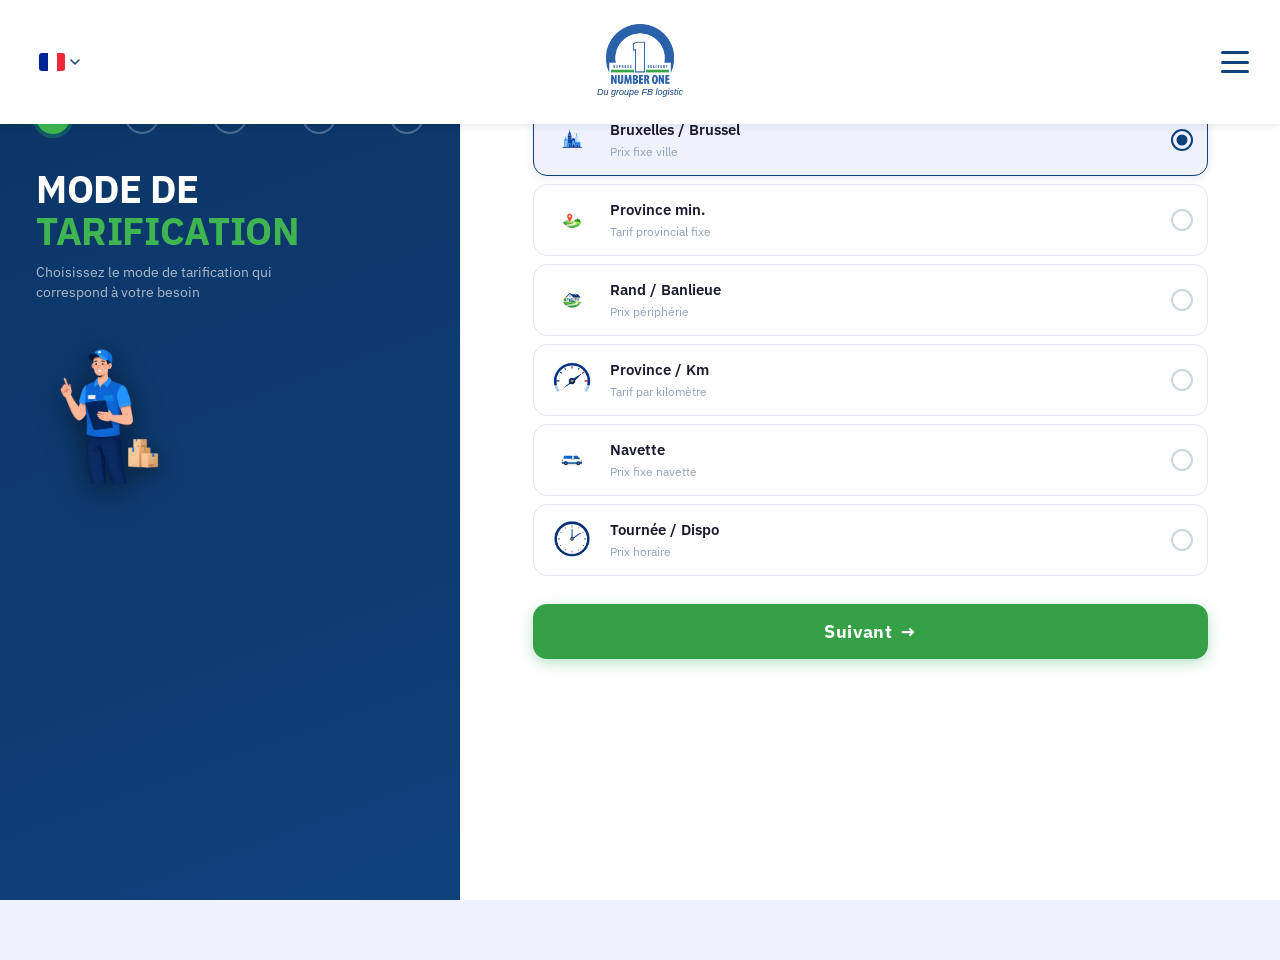
==== commit 7151731f: "Add news page with responsive design and styling - Created news.html for the news section of the web" ====
--- a/calc.html
+++ b/calc.html
@@ -10,7 +10,7 @@
 </head>
 <body>
 
-  <header class="app-header">
+  <header class="header">
     <!-- Language Picker -->
     <div class="lang-picker" id="langPicker">
       <button class="lang-btn" id="langBtn" aria-label="Change language">
@@ -26,9 +26,10 @@
       </div>
     </div>
 
-    <div class="logo">
-      <img src="images/logo_01.png" alt="Number One" class="logo-img" />
-    </div>
+    <a class="logo" href="index.html">
+      <img src="images/nr1_logo.png" alt="Number One" />
+      <p class="logo-subtitle" data-i18n="logo-subtitle">Du groupe FB logistic</p>
+    </a>
 
     <button class="menu-btn" id="menuToggle">
       <span></span>
@@ -440,7 +441,7 @@
 
         <div class="result-actions">
           <button class="btn-action" id="btnPrint" data-i18n="calc-print">🖨️ Imprimer</button>
-          <button class="btn-action" id="btnCopy"  data-i18n="calc-copy">📋 Copier</button>
+          <button class="btn-action" id="btnDownload" data-i18n="calc-download">⬇️ Télécharger</button>
         </div>
 
         <div class="step-nav">
--- a/calc.css
+++ b/calc.css
@@ -41,32 +41,44 @@
    HEADER
    ================================================================ */
 
-.app-header {
+.header {
   display: flex;
   align-items: center;
   justify-content: space-between;
-  padding: 0 24px;
+  padding: 0 31px;
   background: #ffffff;
-  position: sticky;
-  top: 0;
+  position: relative;
   z-index: 200;
-  height: 80px;
+  height: 124px;
   box-shadow: 0 2px 8px rgba(0,0,0,0.08);
 }
 
-.header-flag { font-size: 22px; line-height: 1; flex-shrink: 0; }
-
 .logo {
-  flex: 1;
-  display: flex;
-  justify-content: center;
-  align-items: center;
-}
-
-.logo-img {
-  height: 52px;
+  position: absolute;
+  left: 50%;
+  top: 50%;
+  transform: translate(-50%, -50%);
+  display: flex;
+  flex-direction: column;
+  align-items: center;
   width: auto;
+  height: auto;
+  text-decoration: none;
+}
+
+.logo img {
+  width: 68.68px;
+  height: 60.49px;
   object-fit: contain;
+}
+
+.logo-subtitle {
+  font-size: 9px;
+  font-style: italic;
+  font-weight: 500;
+  color: #0F417B;
+  margin-top: 2px;
+  white-space: nowrap;
 }
 
 .menu-btn {
@@ -1078,7 +1090,7 @@
 @media (min-width: 1024px) {
   body { overflow: hidden; }
 
-  .app-header { position: fixed; width: 100%; top: 0; }
+  .header { position: fixed; width: 100%; top: 0; }
 
   .app {
     flex-direction: row;
@@ -1140,7 +1152,7 @@
    ================================================================ */
 
 @media print {
-  .app-header,
+  .header,
   .hero,
   .step-nav,
   .result-actions,
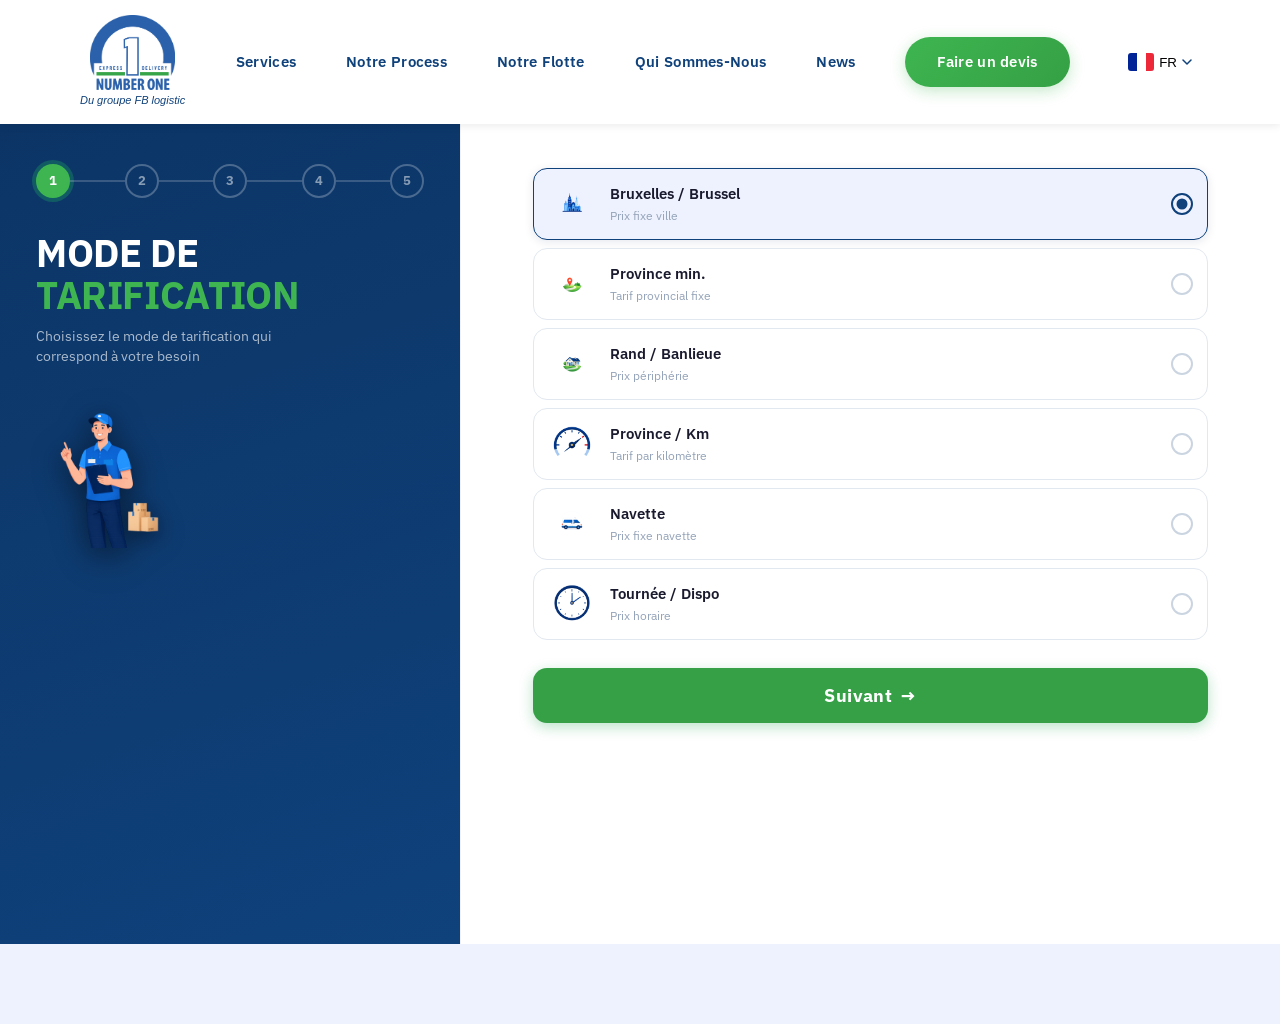
==== commit 897e47f1: "Enhance navigation and layout for desktop view; add links to news page across multiple files" ====
--- a/calc.html
+++ b/calc.html
@@ -11,10 +11,24 @@
 <body>
 
   <header class="header">
-    <!-- Language Picker -->
+    <a class="logo" href="index.html">
+      <img src="images/nr1_logo.png" alt="Number One" />
+      <p class="logo-subtitle" data-i18n="logo-subtitle">Du groupe FB logistic</p>
+    </a>
+
+    <nav class="desktop-nav">
+      <a href="desktop.html#services" data-i18n="nav-services">Services</a>
+      <a href="desktop.html#process" data-i18n="nav-process">Notre Process</a>
+      <a href="desktop.html#fleet" data-i18n="nav-fleet">Notre Flotte</a>
+      <a href="more.html" data-i18n="nav-about">Qui Sommes-Nous</a>
+      <a href="news.html" data-i18n="nav-news">News</a>
+      <a href="calc.html" class="nav-cta nav-active" data-i18n="nav-quote">Faire un devis</a>
+    </nav>
+
     <div class="lang-picker" id="langPicker">
       <button class="lang-btn" id="langBtn" aria-label="Change language">
         <img id="currentFlag" class="lang-flag" src="" alt="">
+        <span id="currentLangCode" class="lang-code">FR</span>
         <svg class="lang-arrow" width="10" height="6" viewBox="0 0 10 6" fill="none">
           <path d="M1 1L5 5L9 1" stroke="#0F417B" stroke-width="1.5" stroke-linecap="round" stroke-linejoin="round"/>
         </svg>
@@ -25,11 +39,6 @@
         <button class="lang-option" data-lang="en"><img class="lang-flag lang-flag-en" src="" alt=""> EN</button>
       </div>
     </div>
-
-    <a class="logo" href="index.html">
-      <img src="images/nr1_logo.png" alt="Number One" />
-      <p class="logo-subtitle" data-i18n="logo-subtitle">Du groupe FB logistic</p>
-    </a>
 
     <button class="menu-btn" id="menuToggle">
       <span></span>
@@ -52,7 +61,7 @@
         <a href="mobile.html#services" class="menu-item"               data-i18n="menu-services">NOS SERVICES</a>
         <a href="mobile.html#about"    class="menu-item"               data-i18n="menu-about">QUI SOMMES-NOUS ?</a>
         <a href="#"                    class="menu-item menu-item-outlined" data-i18n="menu-client">ACCÈS CLIENT</a>
-        <a href="#"                    class="menu-item"               data-i18n="menu-news">NEWS</a>
+        <a href="news.html"            class="menu-item"               data-i18n="menu-news">NEWS</a>
       </nav>
       <a href="tel:+3224276004" class="menu-call-btn" data-i18n="menu-call">APPELER</a>
     </div>
--- a/calc.css
+++ b/calc.css
@@ -101,6 +101,9 @@
   border-radius: 2px;
 }
 
+.desktop-nav { display: none; }
+.lang-code    { display: none; }
+
 /* ================================================================
    APP LAYOUT — mobile: stacked. desktop: side-by-side
    ================================================================ */
@@ -1090,12 +1093,78 @@
 @media (min-width: 1024px) {
   body { overflow: hidden; }
 
-  .header { position: fixed; width: 100%; top: 0; }
+  .header {
+    position: fixed;
+    width: 100%;
+    top: 0;
+    padding: 0 80px;
+    justify-content: space-between;
+  }
+
+  .logo {
+    position: static;
+    transform: none;
+  }
+
+  .logo img { width: 90px; height: 75px; }
+
+  .logo-subtitle { font-size: 11px; }
+
+  .desktop-nav {
+    display: flex;
+    align-items: center;
+    gap: 50px;
+  }
+
+  .desktop-nav a {
+    color: #0F417B;
+    text-decoration: none;
+    font-size: 15px;
+    font-weight: 600;
+    position: relative;
+    transition: color 0.3s ease;
+    letter-spacing: 0.3px;
+  }
+
+  .desktop-nav a:not(.nav-cta):hover { color: #3EB550; }
+
+  .desktop-nav a:not(.nav-cta)::after {
+    content: '';
+    position: absolute;
+    bottom: -5px; left: 0;
+    width: 0; height: 2px;
+    background: #3EB550;
+    transition: width 0.3s ease;
+  }
+
+  .desktop-nav a:not(.nav-cta):hover::after { width: 100%; }
+
+  .nav-active:not(.nav-cta)::after { width: 100% !important; }
+
+  .nav-cta {
+    background: linear-gradient(135deg, #3EB550 0%, #35a045 100%);
+    color: white !important;
+    padding: 14px 32px;
+    border-radius: 30px;
+    box-shadow: 0 4px 15px rgba(62, 181, 80, 0.3);
+    transition: all 0.3s ease;
+  }
+
+  .nav-cta:hover {
+    transform: translateY(-2px);
+    box-shadow: 0 6px 25px rgba(62, 181, 80, 0.4);
+  }
+
+  .lang-code { display: inline; }
+  .lang-picker { z-index: 1001; }
+  .lang-dropdown { right: 0; left: auto; }
+  .menu-btn { display: none; }
+  .mobile-menu { display: none !important; }
 
   .app {
     flex-direction: row;
-    height: calc(100vh - 60px);
-    margin-top: 60px;
+    height: calc(100vh - 124px);
+    margin-top: 124px;
     max-width: none;
   }
 
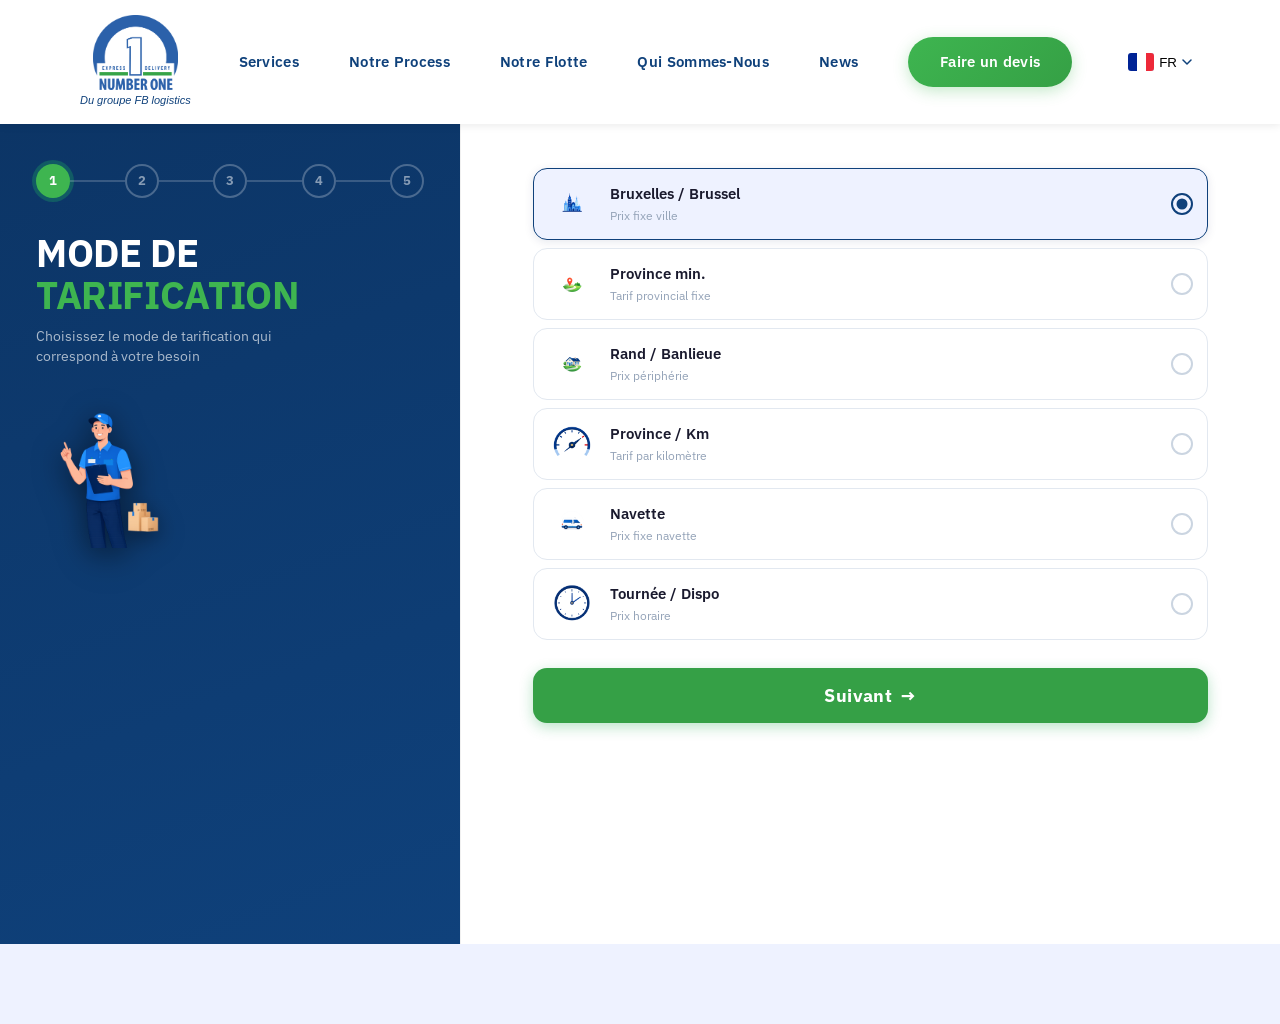
==== commit a5a2b30b: "Add FB Group Bar and update service descriptions - Introduced a new FB Group Bar in both news and tr" ====
--- a/calc.html
+++ b/calc.html
@@ -13,7 +13,7 @@
   <header class="header">
     <a class="logo" href="index.html">
       <img src="images/nr1_logo.png" alt="Number One" />
-      <p class="logo-subtitle" data-i18n="logo-subtitle">Du groupe FB logistic</p>
+      <p class="logo-subtitle" data-i18n="logo-subtitle">Du groupe FB logistics</p>
     </a>
 
     <nav class="desktop-nav">
